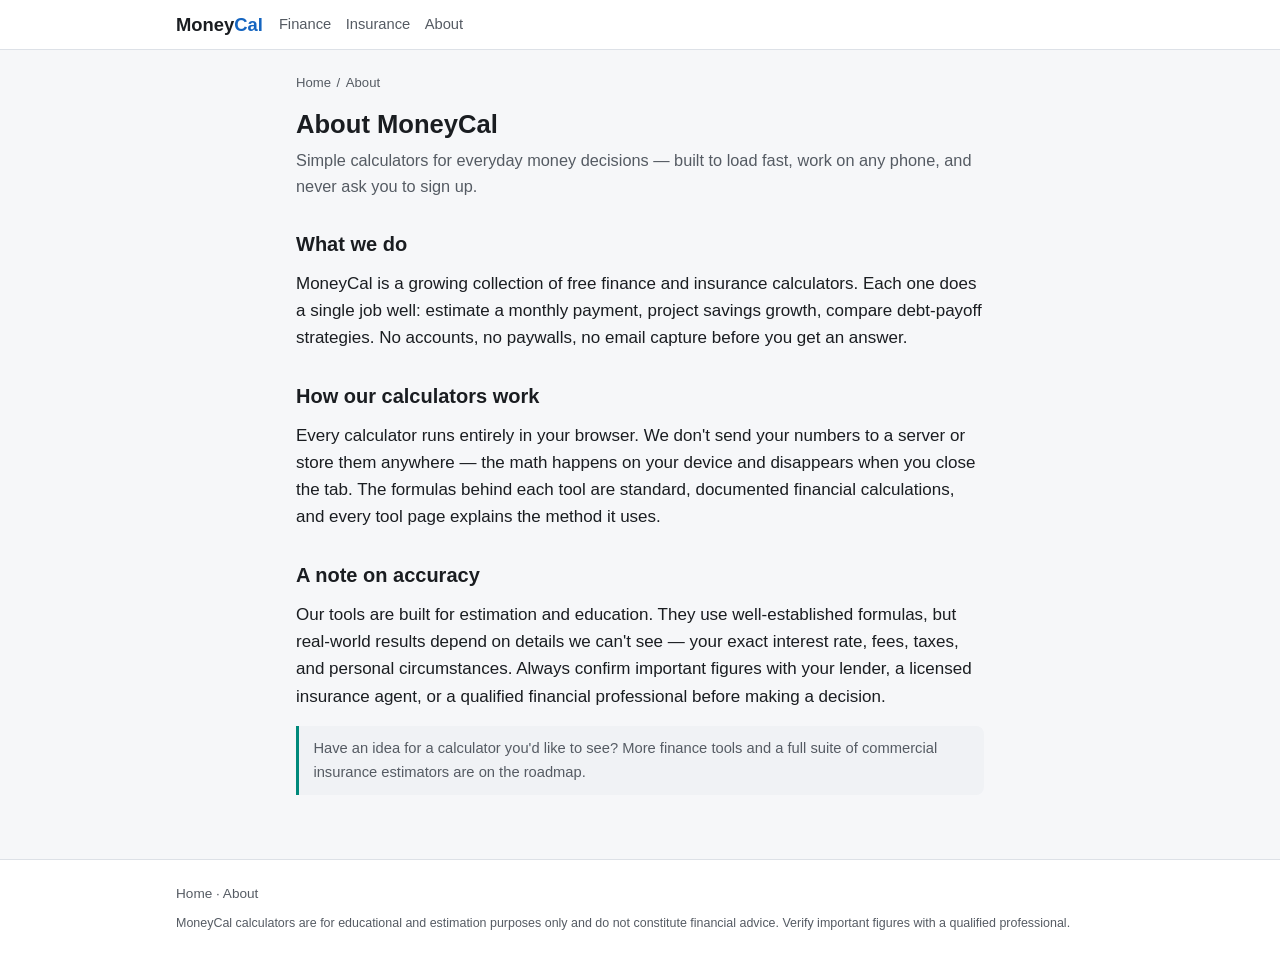
==== about.html @ 88fd8b5d "Initial commit: MoneyCal finance calculators" ====
<!DOCTYPE html>
<html lang="en">
<head>
<meta charset="utf-8">
<meta name="viewport" content="width=device-width, initial-scale=1">
<link rel="icon" href="/favicon.svg" type="image/svg+xml">
<link rel="icon" href="/favicon-32.png" sizes="32x32" type="image/png">
<link rel="apple-touch-icon" href="/apple-touch-icon.png">
<link rel="manifest" href="/manifest.json">
<meta name="theme-color" content="#1565c0">
<title>About — MoneyCal</title>
<meta name="description" content="About MoneyCal — free, fast, privacy-friendly finance and insurance calculators with no sign-up required.">
<link rel="canonical" href="https://moneycal.co/about.html">
<link rel="stylesheet" href="css/main.css">
</head>
<body>
<header class="site-header">
  <div class="wrap">
    <a class="logo" href="index.html">Money<span>Cal</span></a>
    <nav class="nav">
      <a href="index.html#finance">Finance</a>
      <a href="index.html#insurance">Insurance</a>
      <a href="about.html">About</a>
    </nav>
  </div>
</header>

<main>
  <nav class="breadcrumb"><a href="index.html">Home</a><span>/</span>About</nav>
  <h1>About MoneyCal</h1>
  <p class="lede">Simple calculators for everyday money decisions — built to load fast, work on any phone, and never ask you to sign up.</p>

  <section class="content">
    <h2>What we do</h2>
    <p>MoneyCal is a growing collection of free finance and insurance calculators. Each one does a single job well: estimate a monthly payment, project savings growth, compare debt-payoff strategies. No accounts, no paywalls, no email capture before you get an answer.</p>

    <h2>How our calculators work</h2>
    <p>Every calculator runs entirely in your browser. We don't send your numbers to a server or store them anywhere — the math happens on your device and disappears when you close the tab. The formulas behind each tool are standard, documented financial calculations, and every tool page explains the method it uses.</p>

    <h2>A note on accuracy</h2>
    <p>Our tools are built for estimation and education. They use well-established formulas, but real-world results depend on details we can't see — your exact interest rate, fees, taxes, and personal circumstances. Always confirm important figures with your lender, a licensed insurance agent, or a qualified financial professional before making a decision.</p>

    <div class="note">Have an idea for a calculator you'd like to see? More finance tools and a full suite of commercial insurance estimators are on the roadmap.</div>
  </section>
</main>

<footer class="site-footer">
  <div class="wrap">
    <a href="index.html">Home</a> · <a href="about.html">About</a>
    <p class="disclaimer">MoneyCal calculators are for educational and estimation purposes only and do not constitute financial advice. Verify important figures with a qualified professional.</p>
  </div>
</footer>
</body>
</html>
---- css/main.css ----
/* ==========================================================================
   Boring Tool Site — shared stylesheet
   Mobile-first. Automatic dark mode via prefers-color-scheme. No external deps.
   ========================================================================== */

:root {
  --bg:        #f6f7f9;
  --surface:   #ffffff;
  --surface-2: #f0f2f5;
  --border:    #dde1e7;
  --text:      #1a1d21;
  --text-soft: #555b63;
  --brand:     #1565c0;
  --brand-dk:  #0d47a1;
  --accent:    #00897b;
  --good:      #2e7d32;
  --warn:      #c62828;
  --radius:    10px;
  --shadow:    0 1px 3px rgba(0,0,0,.08), 0 1px 2px rgba(0,0,0,.04);
  --maxw:      720px;
}

@media (prefers-color-scheme: dark) {
  :root {
    --bg:        #15171a;
    --surface:   #1e2125;
    --surface-2: #262a2f;
    --border:    #353a40;
    --text:      #e6e8eb;
    --text-soft: #a3a9b2;
    --brand:     #5a9fed;
    --brand-dk:  #3d7fc9;
    --accent:    #4db6ac;
    --good:      #66bb6a;
    --warn:      #ef5350;
    --shadow:    0 1px 3px rgba(0,0,0,.4);
  }
}

* { box-sizing: border-box; }

html { -webkit-text-size-adjust: 100%; }

body {
  margin: 0;
  font-family: -apple-system, BlinkMacSystemFont, "Segoe UI", Roboto, Helvetica, Arial, sans-serif;
  font-size: 17px;
  line-height: 1.6;
  color: var(--text);
  background: var(--bg);
}

a { color: var(--brand); text-decoration: none; }
a:hover { text-decoration: underline; }

/* ---- Header / nav ---- */
.site-header {
  background: var(--surface);
  border-bottom: 1px solid var(--border);
  position: sticky; top: 0; z-index: 10;
}
.site-header .wrap {
  display: flex; align-items: center; gap: 1rem; flex-wrap: wrap;
  max-width: 960px; margin: 0 auto; padding: .6rem 1rem;
}
.logo { font-weight: 700; font-size: 1.15rem; color: var(--text); white-space: nowrap; }
.logo span { color: var(--brand); }
.nav { display: flex; gap: .9rem; flex-wrap: wrap; font-size: .92rem; }
.nav a { color: var(--text-soft); }

/* ---- Layout ---- */
main { max-width: var(--maxw); margin: 0 auto; padding: 1rem 1rem 3rem; }

.breadcrumb { font-size: .82rem; color: var(--text-soft); margin: .4rem 0 1rem; }
.breadcrumb a { color: var(--text-soft); }
.breadcrumb span { margin: 0 .35rem; }

h1 { font-size: 1.6rem; line-height: 1.25; margin: .2rem 0 .4rem; }
.lede { color: var(--text-soft); margin: 0 0 1.2rem; font-size: 1.02rem; }

h2 { font-size: 1.25rem; margin: 1.8rem 0 .6rem; }
h3 { font-size: 1.05rem; margin: 1.2rem 0 .4rem; }

/* ---- Tool card (above the fold) ---- */
.tool {
  background: var(--surface);
  border: 1px solid var(--border);
  border-radius: var(--radius);
  box-shadow: var(--shadow);
  padding: 1.5rem;
  margin-bottom: 1rem;
}
.field { margin-bottom: 1.25rem; }
.field label { display: block; font-size: 1.05rem; font-weight: 700; margin-bottom: .45rem; }
.field .hint { font-weight: 400; color: var(--text-soft); font-size: .88rem; }

.input-wrap { position: relative; display: flex; align-items: stretch; }
.input-wrap .affix {
  display: flex; align-items: center; padding: 0 .95rem;
  background: var(--surface-2); border: 1px solid var(--border);
  color: var(--text-soft); font-size: 1.2rem; font-weight: 600;
}
.input-wrap .affix.pre  { border-right: 0; border-radius: 8px 0 0 8px; }
.input-wrap .affix.post { border-left: 0;  border-radius: 0 8px 8px 0; }

input[type="number"], input[type="text"], select {
  width: 100%; padding: .85rem .9rem; font-size: 1.3rem; font-weight: 500;
  color: var(--text); background: var(--surface);
  border: 1px solid var(--border); border-radius: 8px;
  -moz-appearance: textfield;
}
.input-wrap .affix.pre + input  { border-radius: 0 8px 8px 0; }
.input-wrap input:has(+ .affix.post) { border-radius: 8px 0 0 8px; }
input:focus, select:focus { outline: 2px solid var(--brand); outline-offset: -1px; }

.row2 { display: grid; grid-template-columns: 1fr 1fr; gap: .7rem; }
@media (max-width: 460px) { .row2 { grid-template-columns: 1fr; } }

.btn {
  display: inline-block; width: 100%; cursor: pointer;
  background: var(--brand); color: #fff; font-size: 1.2rem; font-weight: 700;
  border: 0; border-radius: 8px; padding: 1rem; margin-top: .3rem;
}
.btn:hover { background: var(--brand-dk); }
.btn.secondary {
  background: transparent; color: var(--brand);
  border: 1px solid var(--border); font-size: .9rem; padding: .55rem;
  width: auto; margin: 0;
}

/* segmented toggle */
.seg { display: flex; border: 1px solid var(--border); border-radius: 8px; overflow: hidden; margin-bottom: .85rem; }
.seg button {
  flex: 1; padding: .55rem; border: 0; cursor: pointer;
  background: var(--surface); color: var(--text-soft); font-size: .9rem; font-weight: 600;
}
.seg button.active { background: var(--brand); color: #fff; }

/* ---- Results ---- */
.result { margin-top: 1rem; padding-top: 1rem; border-top: 1px solid var(--border); }
.result.hidden { display: none; }
.headline {
  font-size: 1.9rem; font-weight: 700; color: var(--brand); line-height: 1.1;
}
.headline-label { font-size: .85rem; color: var(--text-soft); margin-bottom: .15rem; }
.stats { display: grid; grid-template-columns: 1fr 1fr; gap: .6rem; margin-top: 1rem; }
.stat {
  background: var(--surface-2); border-radius: 8px; padding: .65rem .75rem;
}
.stat .k { font-size: .78rem; color: var(--text-soft); }
.stat .v { font-size: 1.15rem; font-weight: 600; }
.v.good { color: var(--good); }
.v.warn { color: var(--warn); }

table.schedule { width: 100%; border-collapse: collapse; margin-top: 1rem; font-size: .88rem; }
table.schedule th, table.schedule td { padding: .45rem .5rem; text-align: right; border-bottom: 1px solid var(--border); }
table.schedule th:first-child, table.schedule td:first-child { text-align: left; }
table.schedule th { color: var(--text-soft); font-weight: 600; }

/* ---- Ad slots ---- */
.ad-slot {
  margin: 1.2rem 0; min-height: 90px;
  display: flex; align-items: center; justify-content: center;
  background: var(--surface-2); border: 1px dashed var(--border); border-radius: 8px;
  color: var(--text-soft); font-size: .75rem; letter-spacing: .08em; text-transform: uppercase;
}
/* Slim leaderboard placed at the top of a tool page (above-the-fold ad). */
.ad-slot.lead { min-height: 60px; margin: .5rem 0 1rem; }

/* ---- Strategy comparison cards (debt payoff result) ---- */
.strategy-grid { display: grid; grid-template-columns: 1fr 1fr; gap: .8rem; margin-top: 1rem; }
@media (max-width: 480px) { .strategy-grid { grid-template-columns: 1fr; } }
.strategy-card {
  background: var(--surface-2); border: 1px solid var(--border);
  border-radius: 10px; padding: 1.1rem;
}
.strategy-card.win { border-color: var(--good); box-shadow: 0 0 0 1px var(--good); }
.strategy-name { font-size: 1.5rem; font-weight: 800; line-height: 1.1; }
.strategy-sub { font-size: .9rem; color: var(--text-soft); margin: .15rem 0 .7rem; }
.strategy-time { font-size: 2rem; font-weight: 800; color: var(--brand); line-height: 1.05; }
.strategy-int {
  margin-top: .7rem; padding-top: .6rem; border-top: 1px solid var(--border);
  display: flex; justify-content: space-between; align-items: baseline;
  font-size: .92rem; color: var(--text-soft);
}
.strategy-int strong { font-size: 1.3rem; font-weight: 700; color: var(--text); }
#verdict { font-size: 1.15rem; }

/* ---- Supporting content ---- */
.content p { margin: .5rem 0; }
.content ol, .content ul { padding-left: 1.3rem; }
.content li { margin: .3rem 0; }

.faq details {
  border: 1px solid var(--border); border-radius: 8px;
  padding: .2rem .9rem; margin-bottom: .5rem; background: var(--surface);
}
.faq summary { cursor: pointer; font-weight: 600; padding: .6rem 0; }
.faq details[open] summary { border-bottom: 1px solid var(--border); margin-bottom: .5rem; }

.related { list-style: none; padding: 0; display: grid; gap: .5rem; }
.related li a {
  display: block; padding: .7rem .9rem; background: var(--surface);
  border: 1px solid var(--border); border-radius: 8px; font-weight: 600;
}
.related li a:hover { border-color: var(--brand); text-decoration: none; }

.note {
  background: var(--surface-2); border-left: 3px solid var(--accent);
  padding: .7rem .9rem; border-radius: 0 8px 8px 0; font-size: .92rem;
  color: var(--text-soft); margin: 1rem 0;
}

/* ---- Homepage grid ---- */
.hero { text-align: center; padding: 1.5rem 0 .5rem; }
.cat { margin: 2rem 0; }
.tool-grid { display: grid; grid-template-columns: repeat(auto-fill, minmax(220px, 1fr)); gap: .7rem; }
.tool-grid a {
  display: block; padding: 1rem; background: var(--surface);
  border: 1px solid var(--border); border-radius: var(--radius); box-shadow: var(--shadow);
}
.tool-grid a:hover { border-color: var(--brand); text-decoration: none; }
.tool-grid .t { font-weight: 700; color: var(--text); }
.tool-grid .d { font-size: .85rem; color: var(--text-soft); margin-top: .2rem; }

/* ---- Footer ---- */
.site-footer {
  border-top: 1px solid var(--border); background: var(--surface);
  color: var(--text-soft); font-size: .85rem;
}
.site-footer .wrap { max-width: 960px; margin: 0 auto; padding: 1.4rem 1rem; }
.site-footer a { color: var(--text-soft); }
.disclaimer { font-size: .78rem; margin-top: .6rem; }
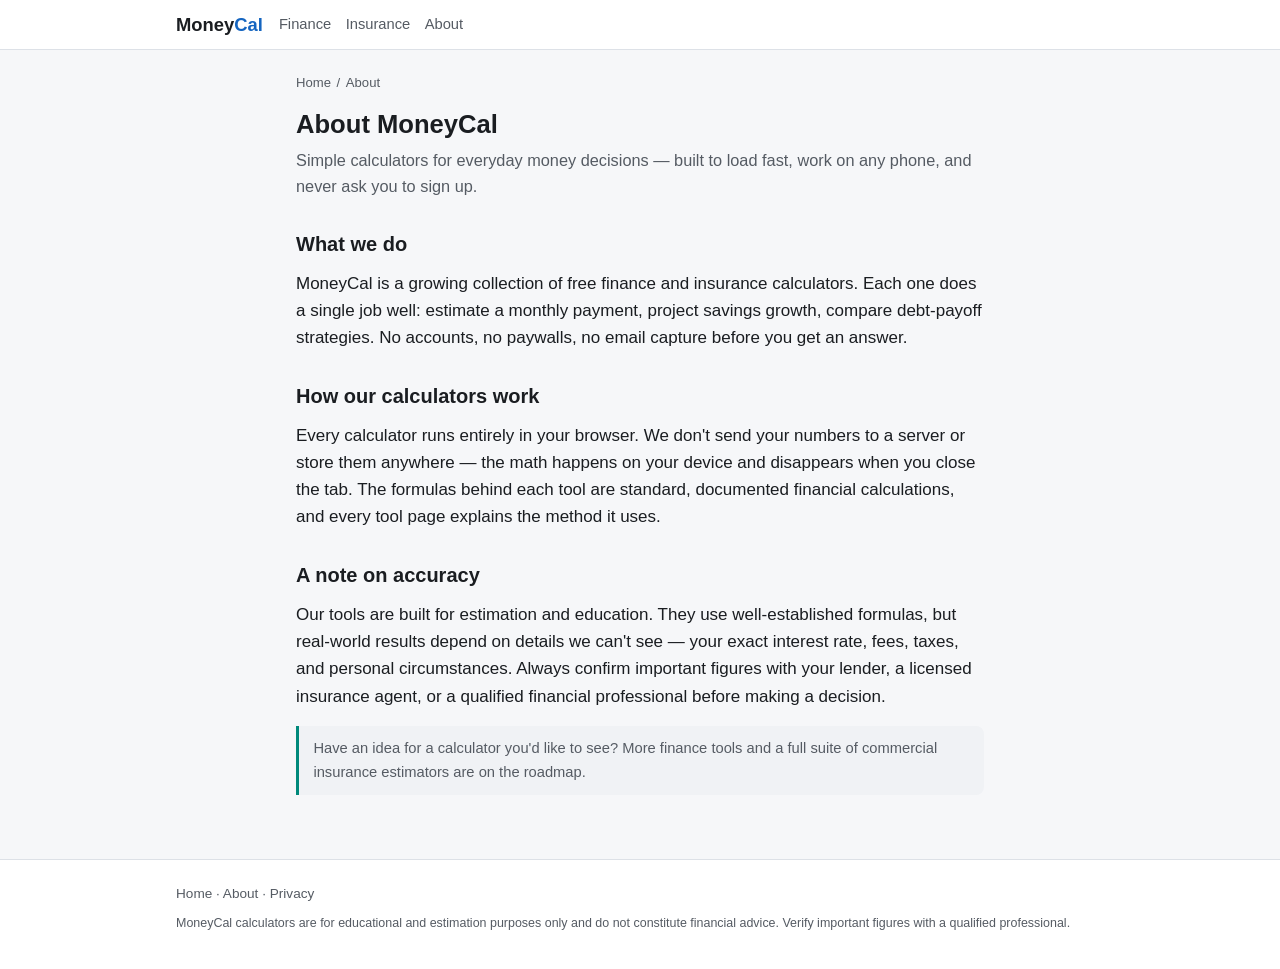
==== commit 5f736640: "Add OG/Twitter tags, privacy policy, and schema fixes across all pages - Add og:type, og:url, og:tit" ====
--- a/about.html
+++ b/about.html
@@ -1,6 +1,14 @@
 <!DOCTYPE html>
 <html lang="en">
 <head>
+<!-- Google tag (gtag.js) -->
+<script async src="https://www.googletagmanager.com/gtag/js?id=G-0LKD1BP2HB"></script>
+<script>
+  window.dataLayer = window.dataLayer || [];
+  function gtag(){dataLayer.push(arguments);}
+  gtag('js', new Date());
+  gtag('config', 'G-0LKD1BP2HB');
+</script>
 <meta charset="utf-8">
 <meta name="viewport" content="width=device-width, initial-scale=1">
 <link rel="icon" href="/favicon.svg" type="image/svg+xml">
@@ -11,6 +19,16 @@
 <title>About — MoneyCal</title>
 <meta name="description" content="About MoneyCal — free, fast, privacy-friendly finance and insurance calculators with no sign-up required.">
 <link rel="canonical" href="https://moneycal.co/about.html">
+<meta property="og:type" content="website">
+<meta property="og:url" content="https://moneycal.co/about.html">
+<meta property="og:title" content="About — MoneyCal">
+<meta property="og:description" content="About MoneyCal — free, fast, privacy-friendly finance and insurance calculators with no sign-up required.">
+<meta property="og:image" content="https://moneycal.co/og-image.svg">
+<meta property="og:site_name" content="MoneyCal">
+<meta name="twitter:card" content="summary_large_image">
+<meta name="twitter:title" content="About — MoneyCal">
+<meta name="twitter:description" content="About MoneyCal — free, fast, privacy-friendly finance and insurance calculators with no sign-up required.">
+<meta name="twitter:image" content="https://moneycal.co/og-image.svg">
 <link rel="stylesheet" href="css/main.css">
 </head>
 <body>
@@ -46,7 +64,7 @@
 
 <footer class="site-footer">
   <div class="wrap">
-    <a href="index.html">Home</a> · <a href="about.html">About</a>
+    <a href="index.html">Home</a> · <a href="about.html">About</a> · <a href="privacy.html">Privacy</a>
     <p class="disclaimer">MoneyCal calculators are for educational and estimation purposes only and do not constitute financial advice. Verify important figures with a qualified professional.</p>
   </div>
 </footer>
